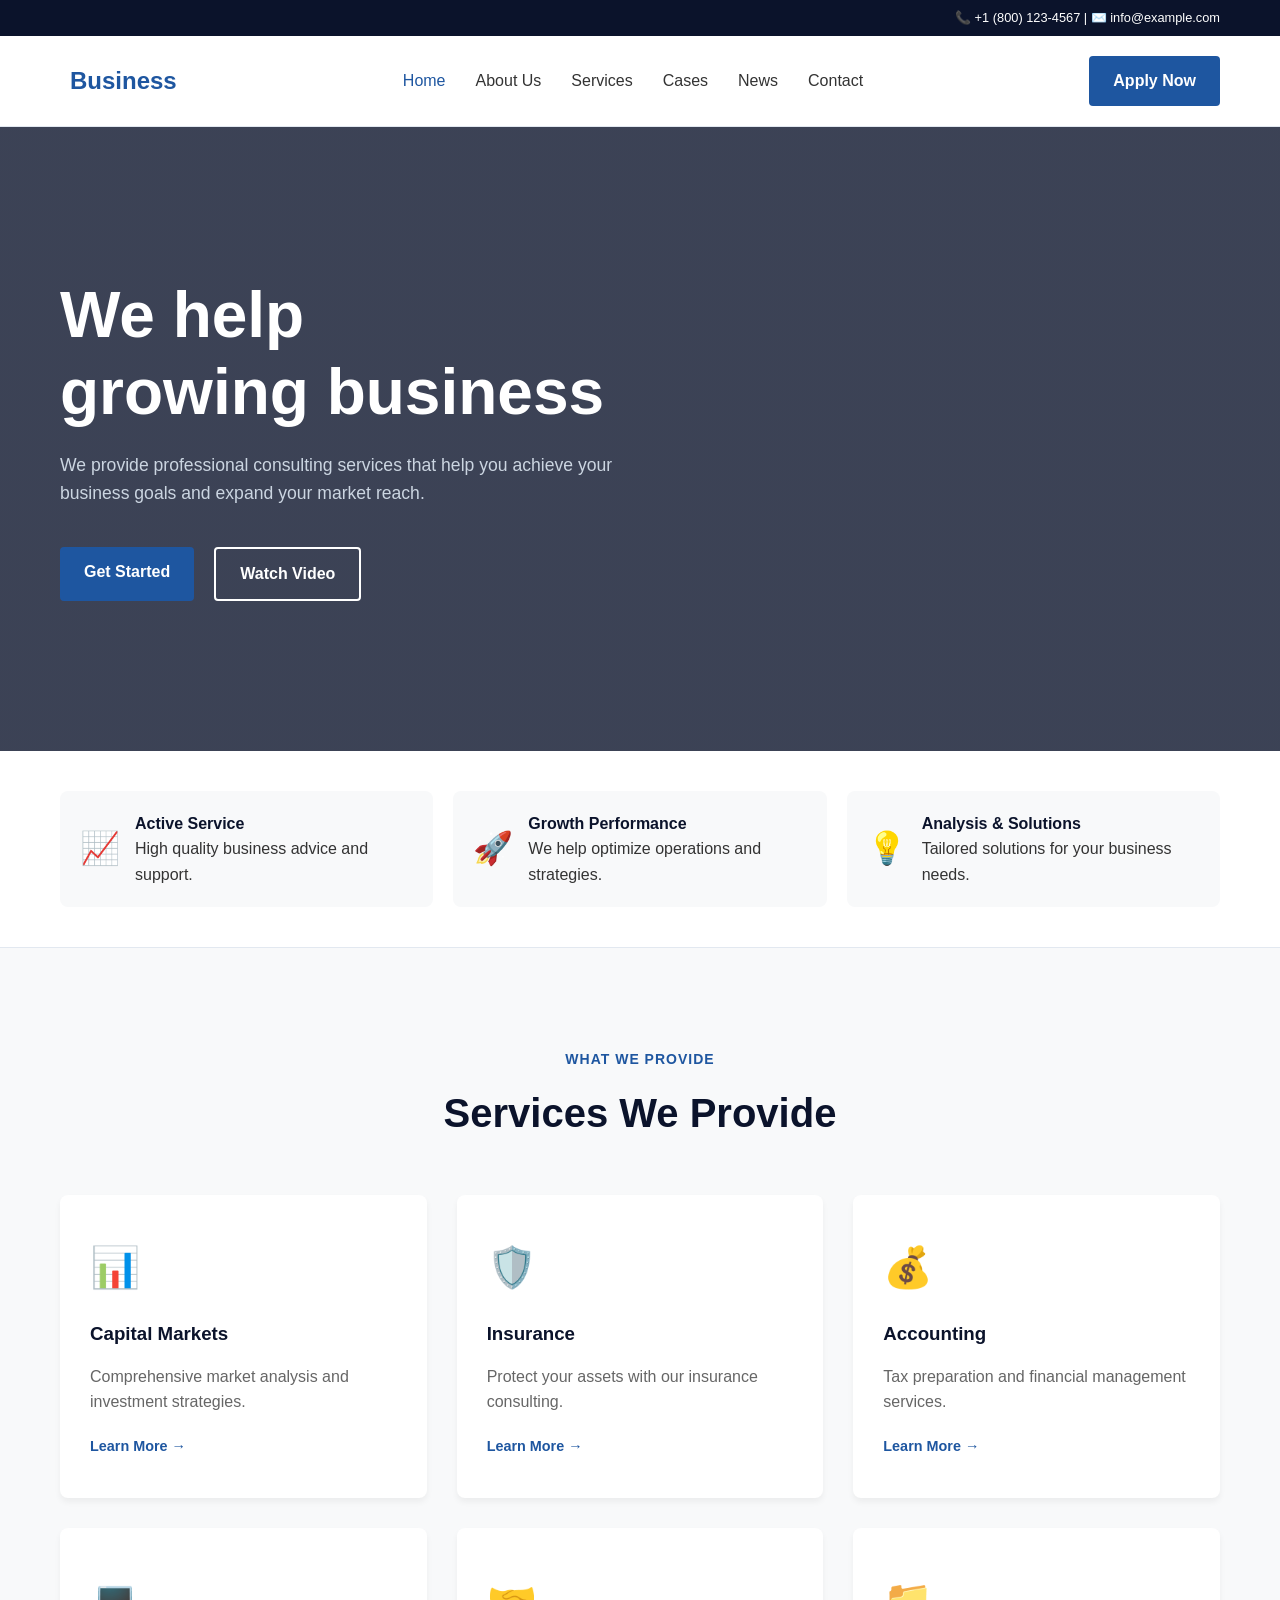
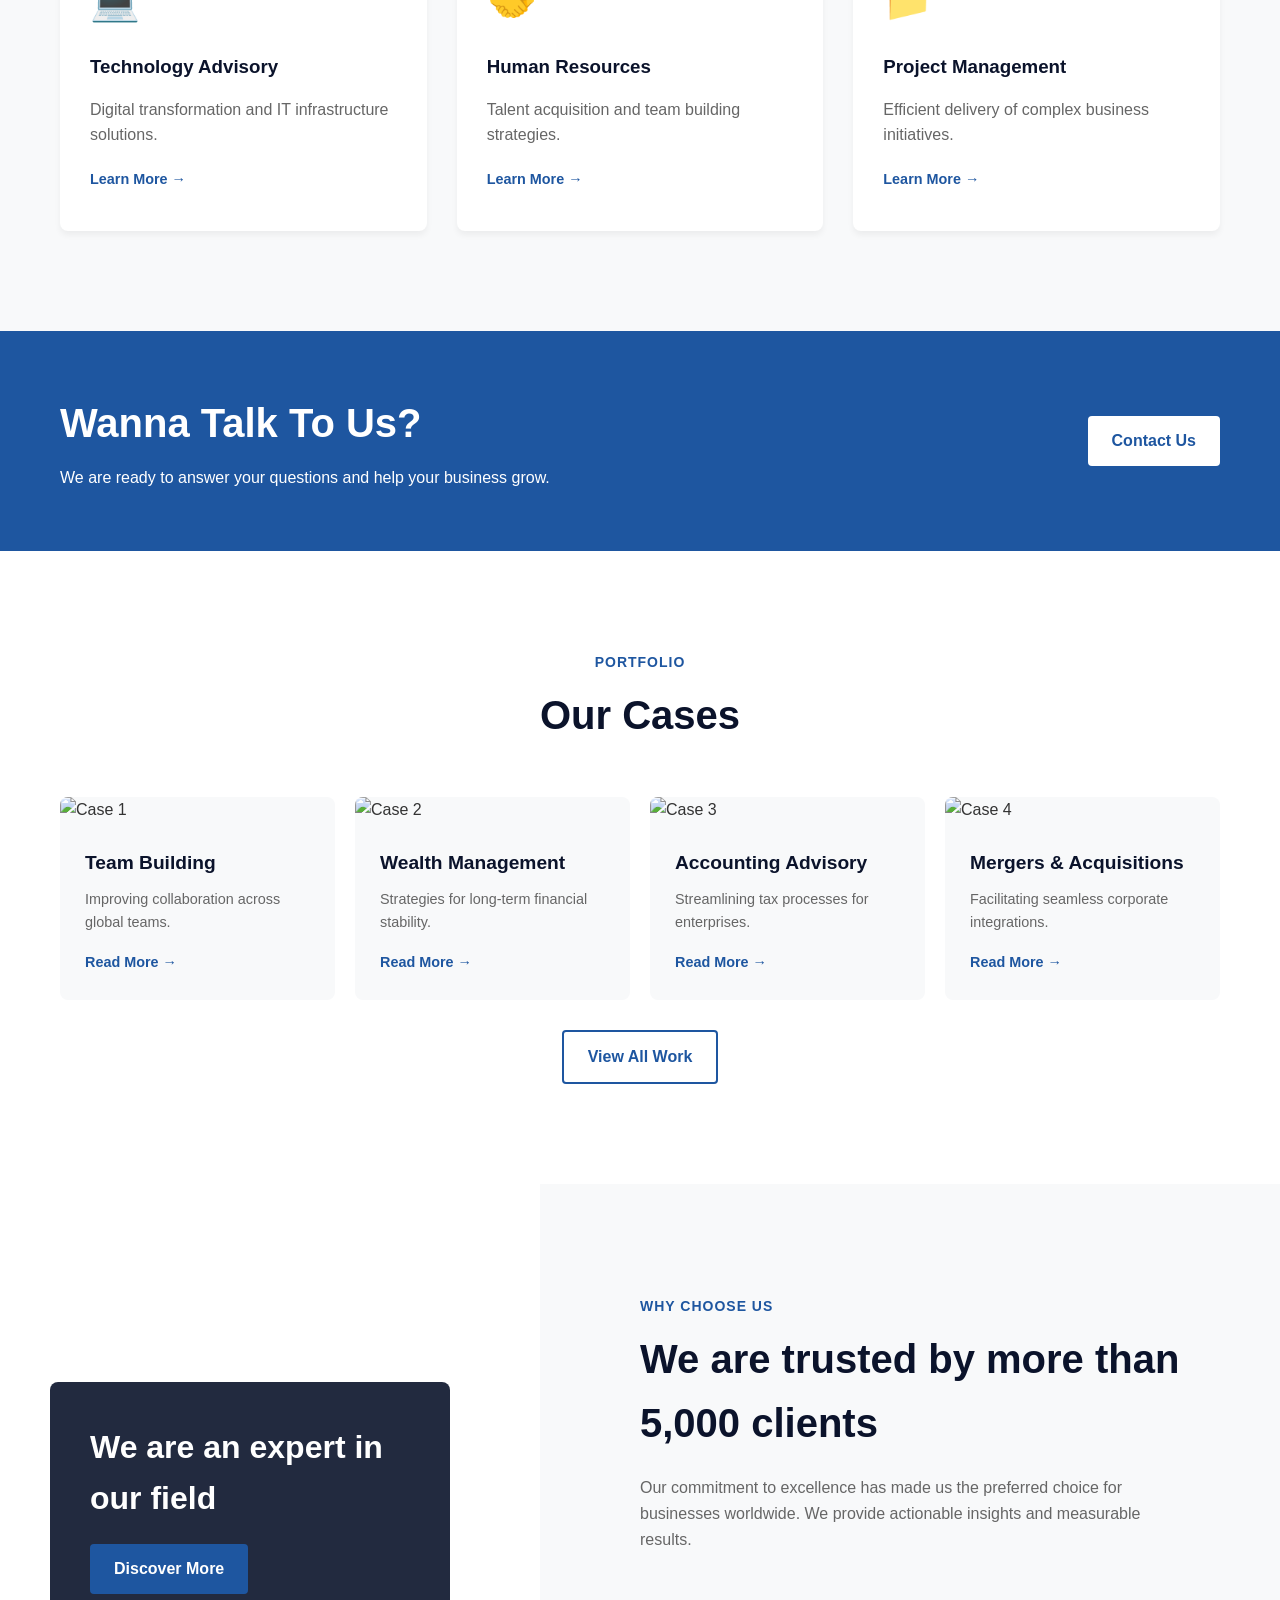
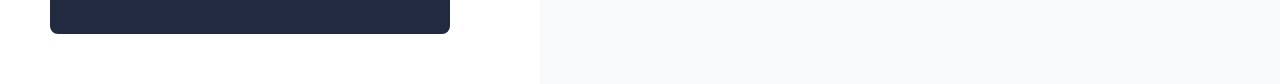
==== index.html @ 3219d271 "Add files via upload" ====
<!DOCTYPE html>
<html lang="en">
<head>
    <meta charset="UTF-8">
    <meta name="viewport" content="width=device-width, initial-scale=1.0">
    <title>Business Consulting</title>
    <link rel="stylesheet" href="style.css">
</head>
<body>

    <header>
        <div class="top-bar">
            <div class="container">
                <p>📞 +1 (800) 123-4567 | ✉️ info@example.com</p>
            </div>
        </div>
        <nav class="navbar container">
            <div class="logo">
                <span class="logo-icon"></span>
                <strong>Business</strong>
            </div>
            <ul class="nav-links">
                <li><a href="#" class="active">Home</a></li>
                <li><a href="#">About Us</a></li>
                <li><a href="#">Services</a></li>
                <li><a href="#">Cases</a></li>
                <li><a href="#">News</a></li>
                <li><a href="#">Contact</a></li>
            </ul>
            <a href="./apply now.html" class="btn btn-primary">Apply Now</a>
        </nav>
    </header>

    <section class="hero">
        <div class="container hero-content">
            <h1>We help<br>growing business</h1>
            <p>We provide professional consulting services that help you achieve your business goals and expand your market reach.</p>
            <div class="hero-buttons">
                <a href="#" class="btn btn-primary">Get Started</a>
                <a href="#" class="btn btn-outline-light">Watch Video</a>
            </div>
        </div>
    </section>

    <section class="features">
        <div class="container features-grid">
            <div class="feature-card">
                <div class="icon">📈</div>
                <div>
                    <h4>Active Service</h4>
                    <p>High quality business advice and support.</p>
                </div>
            </div>
            <div class="feature-card">
                <div class="icon">🚀</div>
                <div>
                    <h4>Growth Performance</h4>
                    <p>We help optimize operations and strategies.</p>
                </div>
            </div>
            <div class="feature-card">
                <div class="icon">💡</div>
                <div>
                    <h4>Analysis & Solutions</h4>
                    <p>Tailored solutions for your business needs.</p>
                </div>
            </div>
        </div>
    </section>

    <section class="services">
        <div class="container text-center">
            <span class="section-subtitle">WHAT WE PROVIDE</span>
            <h2>Services We Provide</h2>
            
            <div class="services-grid">
                <div class="service-card">
                    <div class="icon">📊</div>
                    <h3>Capital Markets</h3>
                    <p>Comprehensive market analysis and investment strategies.</p>
                    <a href="#" class="read-more">Learn More &rarr;</a>
                </div>
                <div class="service-card">
                    <div class="icon">🛡️</div>
                    <h3>Insurance</h3>
                    <p>Protect your assets with our insurance consulting.</p>
                    <a href="#" class="read-more">Learn More &rarr;</a>
                </div>
                <div class="service-card">
                    <div class="icon">💰</div>
                    <h3>Accounting</h3>
                    <p>Tax preparation and financial management services.</p>
                    <a href="#" class="read-more">Learn More &rarr;</a>
                </div>
                <div class="service-card">
                    <div class="icon">💻</div>
                    <h3>Technology Advisory</h3>
                    <p>Digital transformation and IT infrastructure solutions.</p>
                    <a href="#" class="read-more">Learn More &rarr;</a>
                </div>
                <div class="service-card">
                    <div class="icon">🤝</div>
                    <h3>Human Resources</h3>
                    <p>Talent acquisition and team building strategies.</p>
                    <a href="#" class="read-more">Learn More &rarr;</a>
                </div>
                <div class="service-card">
                    <div class="icon">📁</div>
                    <h3>Project Management</h3>
                    <p>Efficient delivery of complex business initiatives.</p>
                    <a href="#" class="read-more">Learn More &rarr;</a>
                </div>
            </div>
        </div>
    </section>

    <section class="cta-banner">
        <div class="container cta-flex">
            <div>
                <h2>Wanna Talk To Us?</h2>
                <p>We are ready to answer your questions and help your business grow.</p>
            </div>
            <a href="#" class="btn btn-light">Contact Us</a>
        </div>
    </section>

    <section class="cases">
        <div class="container text-center">
            <span class="section-subtitle">PORTFOLIO</span>
            <h2>Our Cases</h2>
            
            <div class="cases-grid">
                <div class="case-card">
                    <img src="https://placehold.co/400x250" alt="Case 1">
                    <div class="case-content">
                        <h3>Team Building</h3>
                        <p>Improving collaboration across global teams.</p>
                        <a href="#" class="read-more">Read More &rarr;</a>
                    </div>
                </div>
                <div class="case-card">
                    <img src="https://placehold.co/400x250" alt="Case 2">
                    <div class="case-content">
                        <h3>Wealth Management</h3>
                        <p>Strategies for long-term financial stability.</p>
                        <a href="#" class="read-more">Read More &rarr;</a>
                    </div>
                </div>
                <div class="case-card">
                    <img src="https://placehold.co/400x250" alt="Case 3">
                    <div class="case-content">
                        <h3>Accounting Advisory</h3>
                        <p>Streamlining tax processes for enterprises.</p>
                        <a href="#" class="read-more">Read More &rarr;</a>
                    </div>
                </div>
                <div class="case-card">
                    <img src="https://placehold.co/400x250" alt="Case 4">
                    <div class="case-content">
                        <h3>Mergers & Acquisitions</h3>
                        <p>Facilitating seamless corporate integrations.</p>
                        <a href="#" class="read-more">Read More &rarr;</a>
                    </div>
                </div>
            </div>
            <a href="#" class="btn btn-outline-primary" style="margin-top: 30px;">View All Work</a>
        </div>
    </section>

    <section class="expert">
        <div class="expert-image">
            <div class="expert-overlay">
                <h2>We are an expert in our field</h2>
                <a href="#" class="btn btn-primary">Discover More</a>
            </div>
        </div>
        <div class="expert-text">
            <span class="section-subtitle">WHY CHOOSE US</span>
            <h2>We are trusted by more than 5,000 clients</h2>
            <p>Our commitment to excellence has made us the preferred choice for businesses worldwide. We provide actionable insights and measurable results.</p>
---- style.css ----
/* --- Variables & Reset --- */
:root {
    --primary: #1e56a0; /* Deep blue from design */
    --primary-light: #2c73d2;
    --dark-bg: #0b132b;
    --text-main: #333333;
    --text-muted: #666666;
    --bg-light: #f8f9fa;
    --white: #ffffff;
    --border: #e2e8f0;
}

* {
    margin: 0;
    padding: 0;
    box-sizing: border-box;
    font-family: 'Inter', Arial, sans-serif;
}

body {
    color: var(--text-main);
    line-height: 1.6;
    background-color: var(--white);
}

a { text-decoration: none; }
ul { list-style: none; }

/* --- Layout Utilities --- */
.container {
    max-width: 1200px;
    margin: 0 auto;
    padding: 0 20px;
}
.text-center { text-align: center; }

/* --- Typography & Elements --- */
h1, h2, h3, h4 { color: var(--dark-bg); font-weight: 700; }
h2 { font-size: 2.5rem; margin-bottom: 20px; }
.section-subtitle {
    color: var(--primary);
    font-size: 0.875rem;
    font-weight: 600;
    letter-spacing: 1px;
    text-transform: uppercase;
    display: block;
    margin-bottom: 10px;
}
.read-more {
    color: var(--primary);
    font-weight: 600;
    font-size: 0.9rem;
    margin-top: auto;
    display: inline-block;
}

/* --- Buttons --- */
.btn {
    display: inline-block;
    padding: 12px 24px;
    border-radius: 4px;
    font-weight: 600;
    cursor: pointer;
    transition: 0.3s ease;
}
.btn-primary {
    background-color: var(--primary);
    color: var(--white);
    border: none;
}
.btn-primary:hover { background-color: var(--primary-light); }

.btn-outline-primary {
    background-color: transparent;
    color: var(--primary);
    border: 2px solid var(--primary);
}
.btn-outline-light {
    background-color: transparent;
    color: var(--white);
    border: 2px solid var(--white);
}
.btn-light {
    background-color: var(--white);
    color: var(--primary);
}

/* --- Header & Navigation --- */
header {
    background: var(--white);
    border-bottom: 1px solid var(--border);
}
.top-bar {
    background: var(--dark-bg);
    color: var(--white);
    font-size: 0.8rem;
    padding: 8px 0;
    text-align: right;
}
.navbar {
    display: flex;
    justify-content: space-between;
    align-items: center;
    padding: 20px;
}
.logo { display: flex; align-items: center; gap: 10px; font-size: 1.5rem; color: var(--primary); }
.nav-links { display: flex; gap: 30px; }
.nav-links a { color: var(--text-main); font-weight: 500; }
.nav-links a.active, .nav-links a:hover { color: var(--primary); }

/* --- Hero Section --- */
.hero {
    background: linear-gradient(rgba(11, 19, 43, 0.8), rgba(11, 19, 43, 0.8)), url('https://placehold.co/1920x800') center/cover;
    color: var(--white);
    padding: 150px 0;
    text-align: left;
}
.hero h1 { color: var(--white); font-size: 4rem; margin-bottom: 20px; line-height: 1.2; }
.hero p { font-size: 1.1rem; max-width: 600px; margin-bottom: 40px; color: #cbd5e1; }
.hero-buttons { display: flex; gap: 20px; }

/* --- Features Info Bar --- */
.features {
    background: var(--white);
    padding: 40px 0;
    border-bottom: 1px solid var(--border);
}
.features-grid {
    display: grid;
    grid-template-columns: repeat(3, 1fr);
    gap: 20px;
}
.feature-card {
    display: flex;
    align-items: center;
    gap: 15px;
    padding: 20px;
    background: var(--bg-light);
    border-radius: 8px;
}
.feature-card .icon { font-size: 2rem; color: var(--primary); }

/* --- Services Section --- */
.services { padding: 100px 0; background: var(--bg-light); }
.services-grid {
    display: grid;
    grid-template-columns: repeat(3, 1fr);
    gap: 30px;
    margin-top: 50px;
    text-align: left;
}
.service-card {
    background: var(--white);
    padding: 40px 30px;
    border-radius: 8px;
    box-shadow: 0 4px 6px rgba(0,0,0,0.05);
    display: flex;
    flex-direction: column;
}
.service-card .icon { font-size: 2.5rem; margin-bottom: 20px; color: var(--primary); }
.service-card h3 { margin-bottom: 15px; }
.service-card p { color: var(--text-muted); margin-bottom: 20px; }

/* --- CTA Banner --- */
.cta-banner { background: var(--primary); color: var(--white); padding: 60px 0; }
.cta-banner h2 { color: var(--white); margin-bottom: 10px; }
.cta-flex {
    display: flex;
    justify-content: space-between;
    align-items: center;
}

/* --- Portfolio / Cases --- */
.cases { padding: 100px 0; background: var(--white); }
.cases-grid {
    display: grid;
    grid-template-columns: repeat(4, 1fr);
    gap: 20px;
    margin-top: 50px;
    text-align: left;
}
.case-card {
    background: var(--bg-light);
    border-radius: 8px;
    overflow: hidden;
}
.case-card img { width: 100%; height: auto; display: block; }
.case-content { padding: 25px; }
.case-content h3 { font-size: 1.2rem; margin-bottom: 10px; }
.case-content p { color: var(--text-muted); font-size: 0.9rem; margin-bottom: 15px; }

/* --- Expert Split Section --- */
.expert { display: flex; }
.expert-image {
    flex: 1;
    background: url('https://placehold.co/800x600') center/cover;
    position: relative;
    min-height: 500px;
}
.expert-overlay {
    position: absolute;
    bottom: 50px;
    left: 50px;
    background: rgba(11, 19, 43, 0.9);
    color: var(--white);
    padding: 40px;
    border-radius: 8px;
    max-width: 400px;
}
.expert-overlay h2 { color: var(--white); margin-bottom: 20px; font-size: 2rem; }
.expert-text {
    flex: 1;
    padding: 100px;
    background: var(--bg-light);
    display: flex;
    flex-direction: column;
    justify-content: center;
    align-items: flex-start;
}
.expert-text p { color: var(--text-muted); margin-bottom: 20px; }

/* --- Footer --- */
footer { background: var(--dark-bg); color: var(--white); padding-top: 80px; }
.footer-grid {
    display: grid;
    grid-template-columns: 2fr 1fr 1fr;
    gap: 40px;
    padding-bottom: 40px;
    border-bottom: 1px solid rgba(255,255,255,0.1);
}
footer h4 { color: var(--white); margin-bottom: 20px; }
footer p, footer a { color: #94a3b8; font-size: 0.9rem; }
footer a:hover { color: var(--primary-light); }
.footer-links ul li { margin-bottom: 10px; }
.footer-bottom { padding: 20px 0; font-size: 0.8rem; color: #64748b; }

/* --- Responsive Adjustments --- */
@media (max-width: 992px) {
    .features-grid, .services-grid, .cases-grid { grid-template-columns: repeat(2, 1fr); }
    .expert { flex-direction: column; }
    .expert-text { padding: 50px 20px; }
    .footer-grid { grid-template-columns: 1fr; }
}

@media (max-width: 768px) {
    .hero h1 { font-size: 2.5rem; }
    .nav-links, .top-bar { display: none; /* Add hamburger menu logic for mobile */ }
    .features-grid, .services-grid, .cases-grid { grid-template-columns: 1fr; }
    .cta-flex { flex-direction: column; text-align: center; gap: 20px; }
}
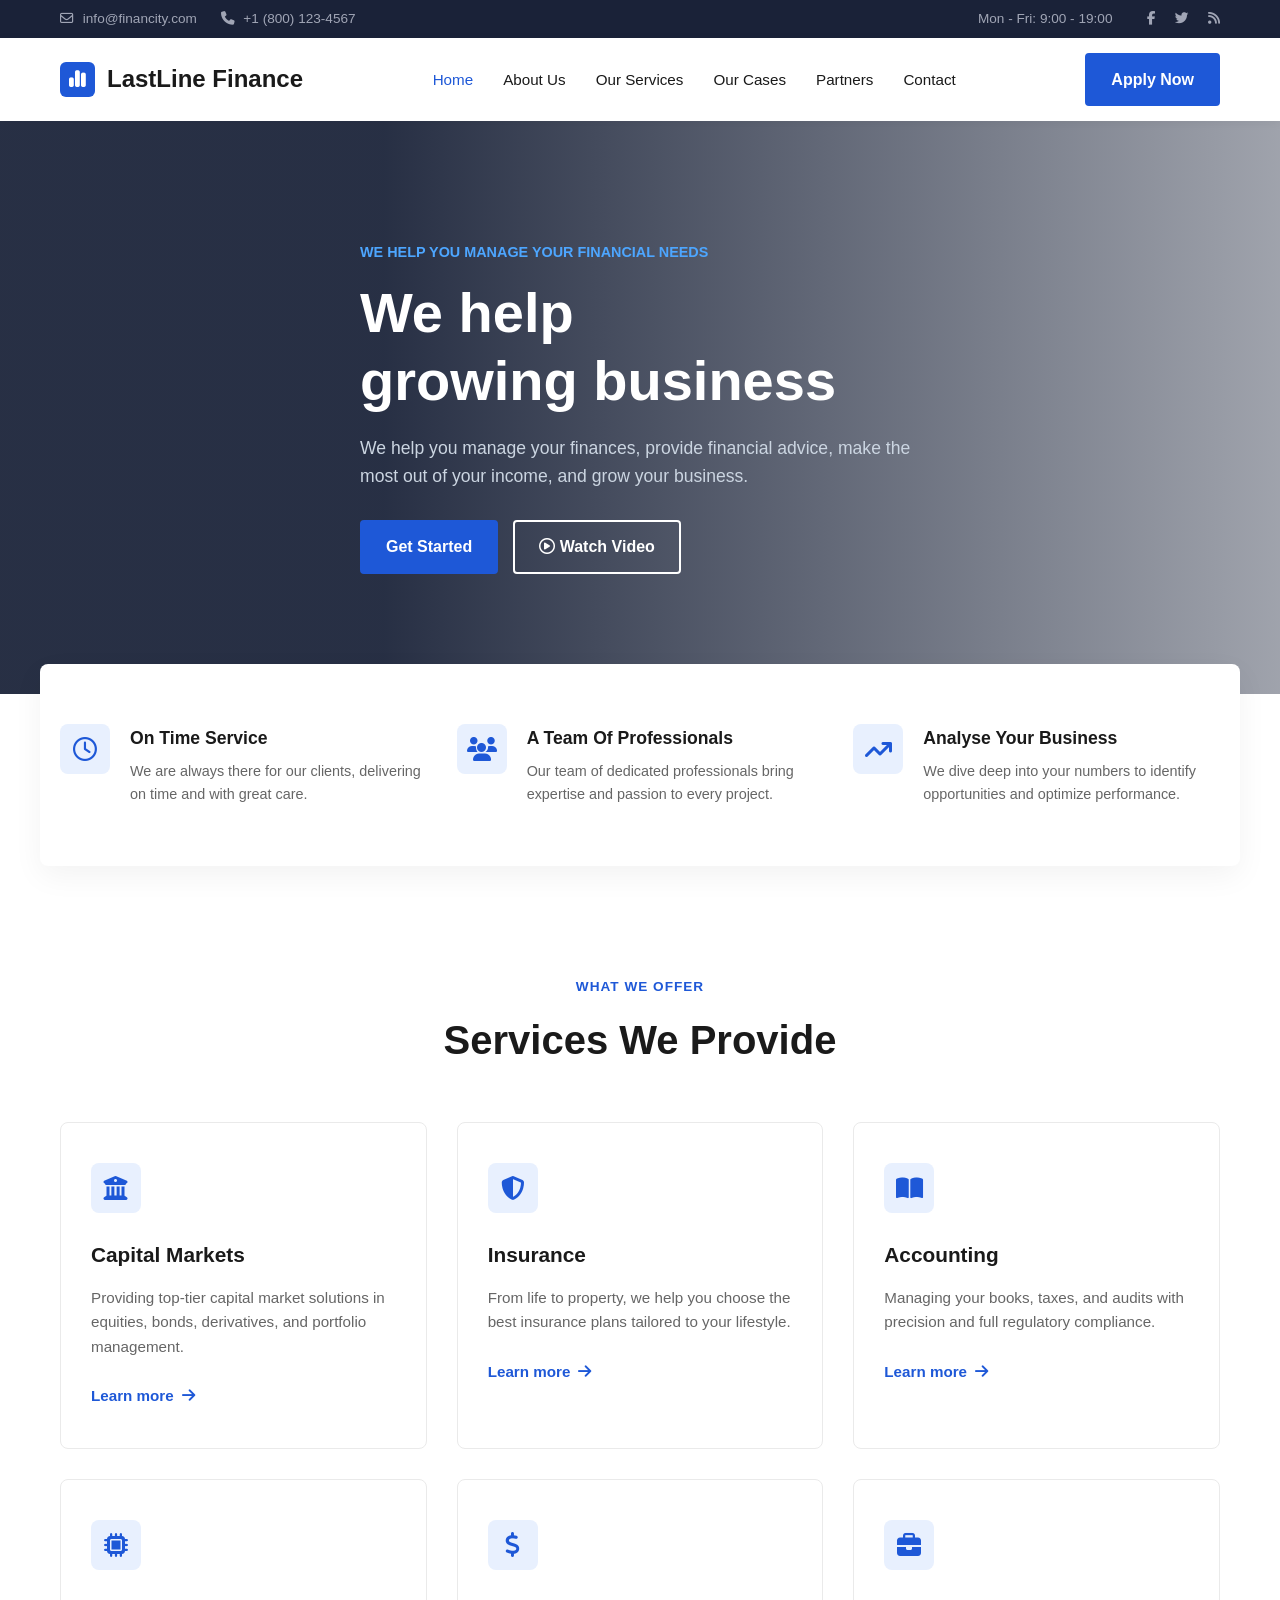
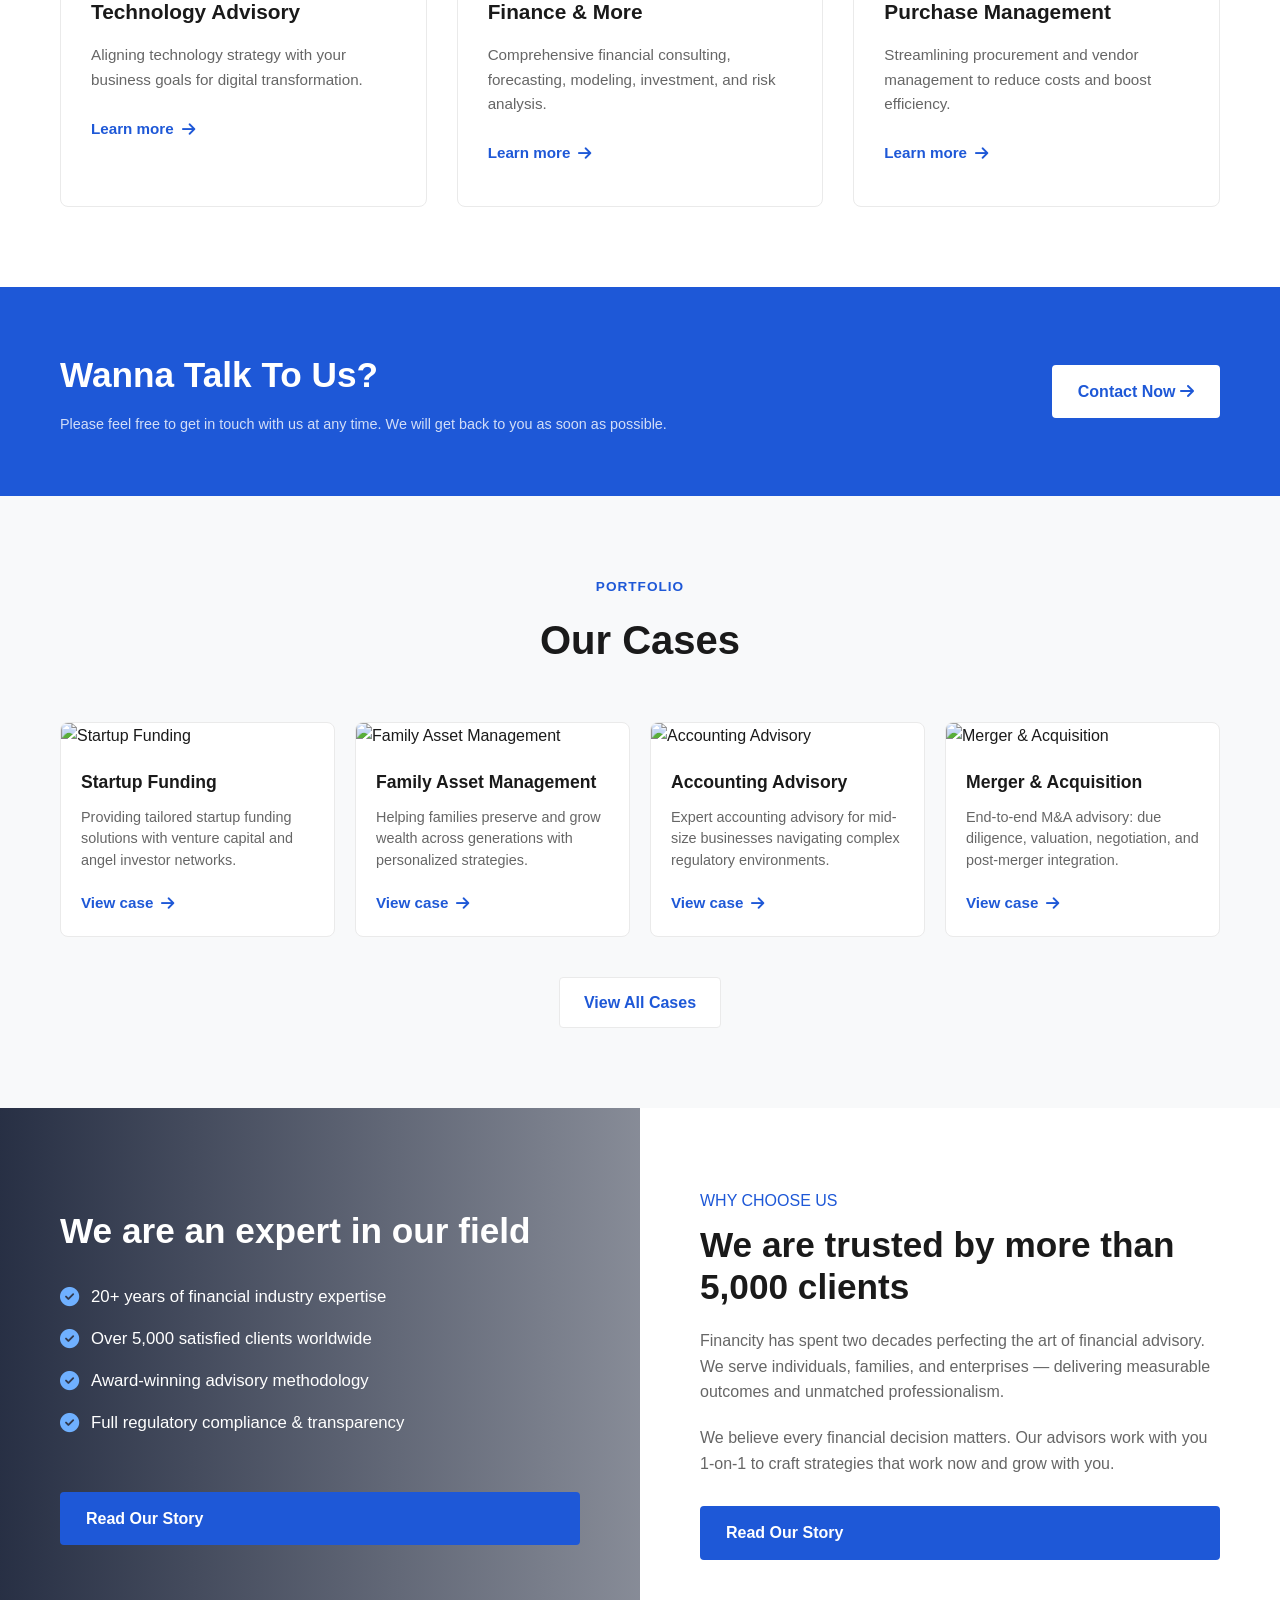
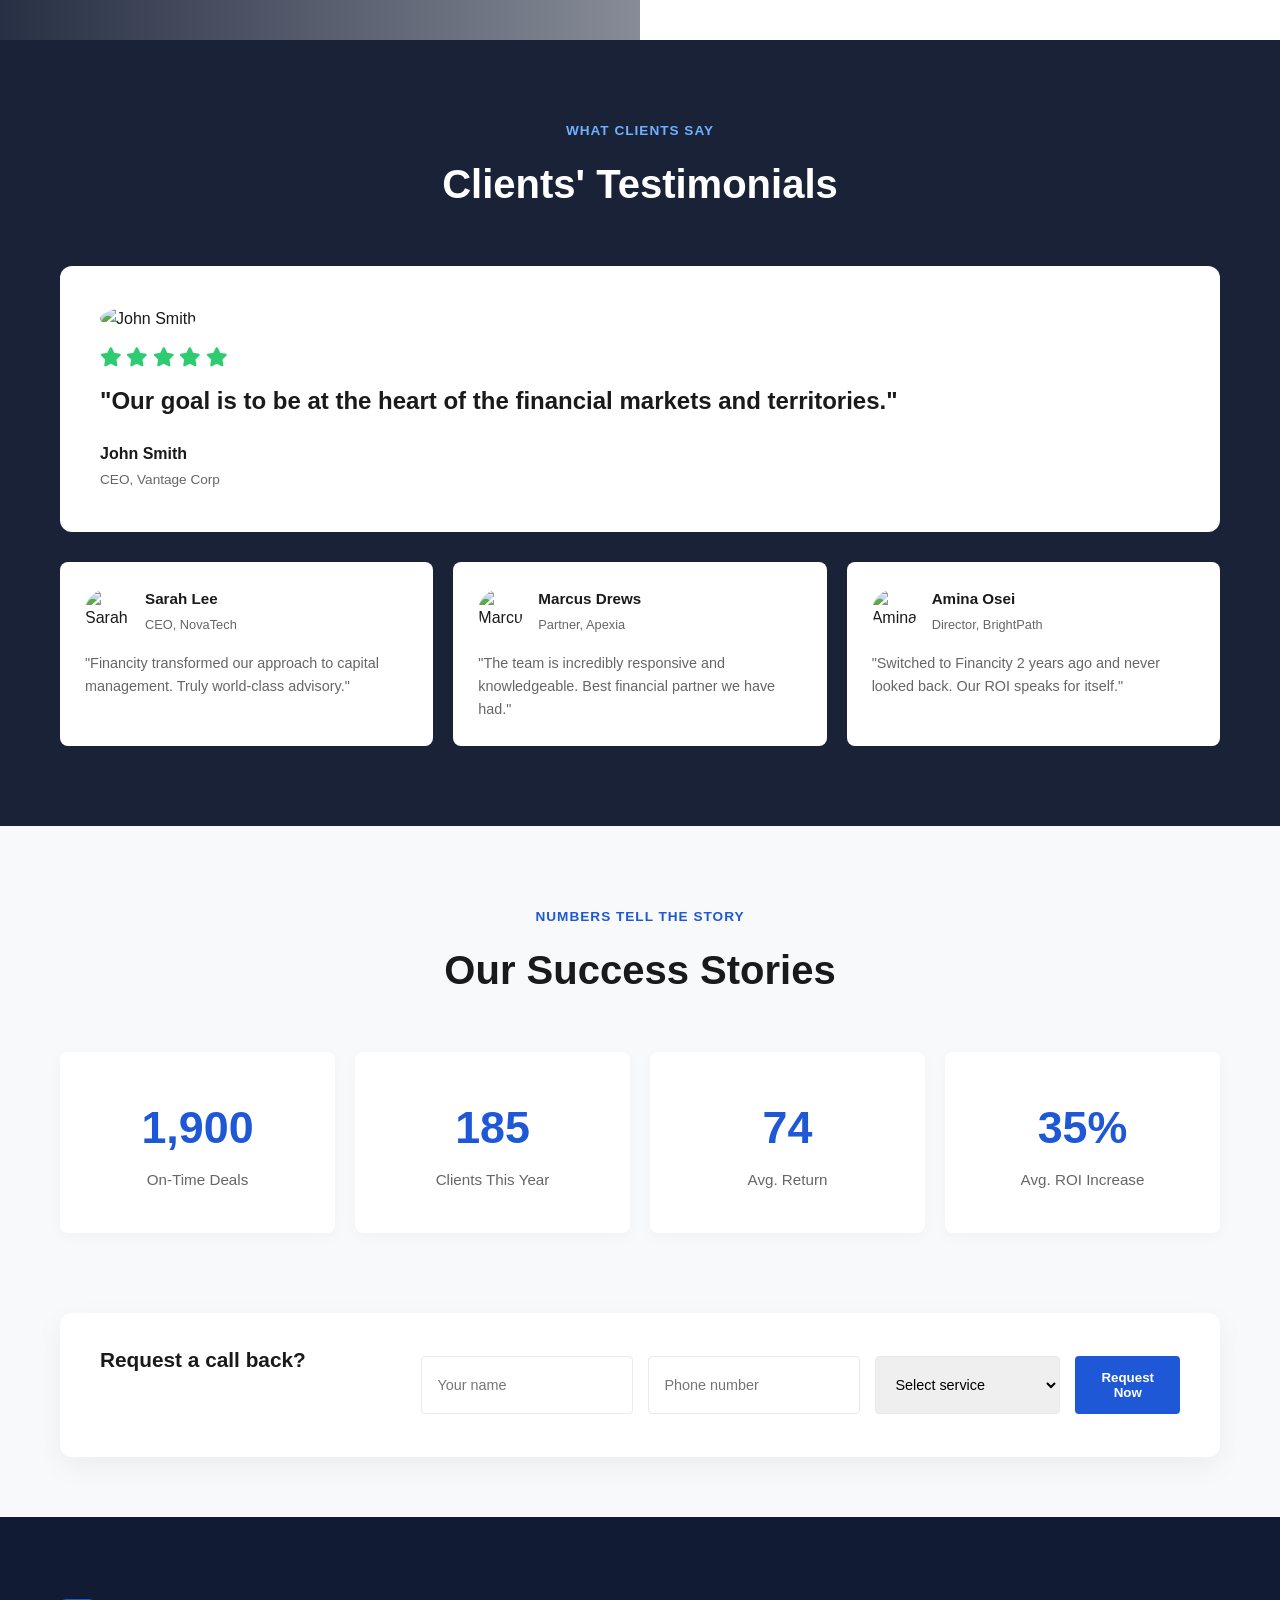
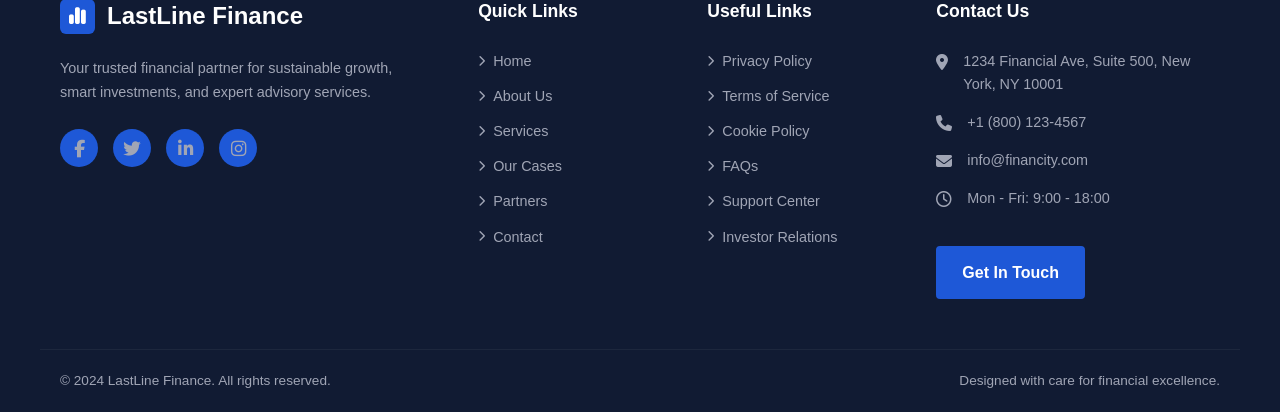
==== commit 230f80c4: "Add files via upload Website" ====
--- a/index.html
+++ b/index.html
@@ -3,178 +3,399 @@
 <head>
     <meta charset="UTF-8">
     <meta name="viewport" content="width=device-width, initial-scale=1.0">
-    <title>Business Consulting</title>
-    <link rel="stylesheet" href="style.css">
+    <title>LastLine Finance</title>
+    <link rel="icon" type="image/png" href="icon.ico">
+    <link rel="stylesheet" href="https://cdnjs.cloudflare.com/ajax/libs/font-awesome/6.4.0/css/all.min.css">
+    <link rel="stylesheet" href="./style.css">
+    <style>
+        @import url('https://fonts.googleapis.com/css2?family=Inter:wght@400;500;600;700&display=swap');
+        body { font-family: 'Inter', sans-serif; }
+        .form-section-header { background-color: #e23d32; color: white; padding: 12px 16px; font-weight: 600; font-size: 1.125rem; margin-bottom: 16px; }
+        .input-field { width: 100%; border: 1px solid #d1d5db; padding: 10px 12px; font-size: 0.875rem; color: #6b7280; outline: none; }
+        .input-field:focus { border-color: #e23d32; }
+    </style>
 </head>
+
+
 <body>
 
-    <header>
-        <div class="top-bar">
-            <div class="container">
-                <p>📞 +1 (800) 123-4567 | ✉️ info@example.com</p>
-            </div>
-        </div>
-        <nav class="navbar container">
+ <div id="loader"></div>
+
+     <div class="top-bar">
+        <div class="container top-bar-content">
+            <div class="contact-info">
+                <span><i class="fa-regular fa-envelope"></i> info@financity.com</span>
+                <span><i class="fa-solid fa-phone"></i> +1 (800) 123-4567</span>
+            </div>
+            <div class="social-hours">
+                <span>Mon - Fri: 9:00 - 19:00</span>
+                <div class="social-icons">
+                    <a href="#"><i class="fa-brands fa-facebook-f"></i></a>
+                    <a href="#"><i class="fa-brands fa-twitter"></i></a>
+                    <a href="#"><i class="fa-solid fa-rss"></i></a>
+                </div>
+            </div>
+        </div>
+    </div>
+
+    <header id="main-header">
+        <div class="container nav-container">
             <div class="logo">
-                <span class="logo-icon"></span>
-                <strong>Business</strong>
-            </div>
-            <ul class="nav-links">
-                <li><a href="#" class="active">Home</a></li>
-                <li><a href="#">About Us</a></li>
-                <li><a href="#">Services</a></li>
-                <li><a href="#">Cases</a></li>
-                <li><a href="#">News</a></li>
-                <li><a href="#">Contact</a></li>
-            </ul>
-            <a href="./apply now.html" class="btn btn-primary">Apply Now</a>
-        </nav>
+                <div class="logo-icon"><i class="fa-solid fa-chart-simple"></i></div>
+                <span>LastLine Finance</span>
+            </div>
+
+            <div class="menu-toggle" id="mobile-menu">
+                <i class="fa-solid fa-bars"></i>
+            </div>
+
+            <nav>
+                <ul class="nav-links" id="nav-links">
+                    <li><a href="./index.html" class="active">Home</a></li>
+                    <li><a href="./About Us.html">About Us</a></li>
+                    <li><a href="./Our Services.html">Our Services</a></li>
+                    <li><a href="./Our Cases.html">Our Cases</a></li>
+                    <li><a href="./Partners.html">Partners</a></li>
+                    <li><a href="./contract.html">Contact</a></li>
+                </ul>
+            </nav>
+            <a href="./apply now.html" class="btn btn-primary desktop-only"> Apply Now</a>
+        </div>
     </header>
 
     <section class="hero">
         <div class="container hero-content">
+            <p class="subtitle">We help you manage your financial needs</p>
             <h1>We help<br>growing business</h1>
-            <p>We provide professional consulting services that help you achieve your business goals and expand your market reach.</p>
+            <p class="description">We help you manage your finances, provide financial advice, make the most out of your income, and grow your business.</p>
             <div class="hero-buttons">
-                <a href="#" class="btn btn-primary">Get Started</a>
-                <a href="#" class="btn btn-outline-light">Watch Video</a>
-            </div>
-        </div>
-    </section>
-
-    <section class="features">
-        <div class="container features-grid">
-            <div class="feature-card">
-                <div class="icon">📈</div>
-                <div>
-                    <h4>Active Service</h4>
-                    <p>High quality business advice and support.</p>
-                </div>
-            </div>
-            <div class="feature-card">
-                <div class="icon">🚀</div>
-                <div>
-                    <h4>Growth Performance</h4>
-                    <p>We help optimize operations and strategies.</p>
-                </div>
-            </div>
-            <div class="feature-card">
-                <div class="icon">💡</div>
-                <div>
-                    <h4>Analysis & Solutions</h4>
-                    <p>Tailored solutions for your business needs.</p>
-                </div>
-            </div>
-        </div>
-    </section>
-
-    <section class="services">
-        <div class="container text-center">
-            <span class="section-subtitle">WHAT WE PROVIDE</span>
-            <h2>Services We Provide</h2>
+                <a href="./apply now.html" class="btn btn-primary">Get Started</a>
+                <a href="#" class="btn btn-outline"><i class="fa-regular fa-circle-play"></i> Watch Video</a>
+            </div>
+        </div>
+    </section>
+
+    <section class="features container">
+        <div class="feature-box">
+            <div class="icon-wrapper"><i class="fa-regular fa-clock"></i></div>
+            <div class="feature-text ">
+                <h3>On Time Service</h3>
+                <p>We are always there for our clients, delivering on time and with great care.</p>
+            </div>
+        </div>
+        <div class="feature-box">
+            <div class="icon-wrapper"><i class="fa-solid fa-users"></i></div>
+            <div class="feature-text">
+                <h3>A Team Of Professionals</h3>
+                <p>Our team of dedicated professionals bring expertise and passion to every project.</p>
+            </div>
+        </div>
+        <div class="feature-box">
+            <div class="icon-wrapper"><i class="fa-solid fa-arrow-trend-up"></i></div>
+            <div class="feature-text ">
+                <h3>Analyse Your Business</h3>
+                <p>We dive deep into your numbers to identify opportunities and optimize performance.</p>
+            </div>
+        </div>
+    </section>
+
+    <section class="services section-padding">
+        <div class="container">
+            <div class="section-header text-center fadeup">
+                <p class="subtitle text-blue">WHAT WE OFFER</p>
+                <h2>Services We Provide</h2>
+            </div>
             
             <div class="services-grid">
-                <div class="service-card">
-                    <div class="icon">📊</div>
+                <div class="service-card fadeup">
+                    <div class="icon-wrapper"><i class="fa-solid fa-building-columns"></i></div>
                     <h3>Capital Markets</h3>
-                    <p>Comprehensive market analysis and investment strategies.</p>
-                    <a href="#" class="read-more">Learn More &rarr;</a>
-                </div>
-                <div class="service-card">
-                    <div class="icon">🛡️</div>
+                    <p>Providing top-tier capital market solutions in equities, bonds, derivatives, and portfolio management.</p>
+                    <a href="#" class="learn-more">Learn more <i class="fa-solid fa-arrow-right"></i></a>
+                </div>
+                <div class="service-card fadeup">
+                    <div class="icon-wrapper"><i class="fa-solid fa-shield-halved"></i></div>
                     <h3>Insurance</h3>
-                    <p>Protect your assets with our insurance consulting.</p>
-                    <a href="#" class="read-more">Learn More &rarr;</a>
-                </div>
-                <div class="service-card">
-                    <div class="icon">💰</div>
+                    <p>From life to property, we help you choose the best insurance plans tailored to your lifestyle.</p>
+                    <a href="#" class="learn-more">Learn more <i class="fa-solid fa-arrow-right"></i></a>
+                </div>
+                <div class="service-card fadeup">
+                    <div class="icon-wrapper"><i class="fa-solid fa-book-open"></i></div>
                     <h3>Accounting</h3>
-                    <p>Tax preparation and financial management services.</p>
-                    <a href="#" class="read-more">Learn More &rarr;</a>
-                </div>
-                <div class="service-card">
-                    <div class="icon">💻</div>
+                    <p>Managing your books, taxes, and audits with precision and full regulatory compliance.</p>
+                    <a href="#" class="learn-more">Learn more <i class="fa-solid fa-arrow-right"></i></a>
+                </div>
+                <div class="service-card fadeup">
+                    <div class="icon-wrapper"><i class="fa-solid fa-microchip"></i></div>
                     <h3>Technology Advisory</h3>
-                    <p>Digital transformation and IT infrastructure solutions.</p>
-                    <a href="#" class="read-more">Learn More &rarr;</a>
-                </div>
-                <div class="service-card">
-                    <div class="icon">🤝</div>
-                    <h3>Human Resources</h3>
-                    <p>Talent acquisition and team building strategies.</p>
-                    <a href="#" class="read-more">Learn More &rarr;</a>
-                </div>
-                <div class="service-card">
-                    <div class="icon">📁</div>
-                    <h3>Project Management</h3>
-                    <p>Efficient delivery of complex business initiatives.</p>
-                    <a href="#" class="read-more">Learn More &rarr;</a>
-                </div>
-            </div>
-        </div>
-    </section>
-
-    <section class="cta-banner">
-        <div class="container cta-flex">
-            <div>
+                    <p>Aligning technology strategy with your business goals for digital transformation.</p>
+                    <a href="#" class="learn-more">Learn more <i class="fa-solid fa-arrow-right"></i></a>
+                </div>
+                <div class="service-card fadeup">
+                    <div class="icon-wrapper"><i class="fa-solid fa-dollar-sign"></i></div>
+                    <h3>Finance & More</h3>
+                    <p>Comprehensive financial consulting, forecasting, modeling, investment, and risk analysis.</p>
+                    <a href="#" class="learn-more">Learn more <i class="fa-solid fa-arrow-right"></i></a>
+                </div>
+                <div class="service-card fadeup">
+                    <div class="icon-wrapper"><i class="fa-solid fa-briefcase"></i></div>
+                    <h3>Purchase Management</h3>
+                    <p>Streamlining procurement and vendor management to reduce costs and boost efficiency.</p>
+                    <a href="#" class="learn-more">Learn more <i class="fa-solid fa-arrow-right"></i></a>
+                </div>
+            </div>
+        </div>
+    </section>
+
+    <section class="cta">
+        <div class="container cta-container">
+            <div class="cta-text">
                 <h2>Wanna Talk To Us?</h2>
-                <p>We are ready to answer your questions and help your business grow.</p>
-            </div>
-            <a href="#" class="btn btn-light">Contact Us</a>
-        </div>
-    </section>
-
-    <section class="cases">
-        <div class="container text-center">
-            <span class="section-subtitle">PORTFOLIO</span>
-            <h2>Our Cases</h2>
+                <p>Please feel free to get in touch with us at any time. We will get back to you as soon as possible.</p>
+            </div>
+            <a href="./contract.html" class="btn btn-white">Contact Now <i class="fa-solid fa-arrow-right"></i></a>
+        </div>
+    </section>
+
+    <section class="cases section-padding bg-light">
+        <div class="container">
+            <div class="section-header text-center fadeup">
+                <p class="subtitle text-blue">PORTFOLIO</p>
+                <h2>Our Cases</h2>
+            </div>
             
             <div class="cases-grid">
-                <div class="case-card">
-                    <img src="https://placehold.co/400x250" alt="Case 1">
+                <div class="case-card fadeup">
+                    <img src="https://images.unsplash.com/photo-1542744173-8e7e53415bb0?auto=format&fit=crop&q=80&w=400" alt="Startup Funding">
                     <div class="case-content">
-                        <h3>Team Building</h3>
-                        <p>Improving collaboration across global teams.</p>
-                        <a href="#" class="read-more">Read More &rarr;</a>
-                    </div>
-                </div>
-                <div class="case-card">
-                    <img src="https://placehold.co/400x250" alt="Case 2">
+                        <h3>Startup Funding</h3>
+                        <p>Providing tailored startup funding solutions with venture capital and angel investor networks.</p>
+                        <a href="./startup-funding.html" class="learn-more">View case <i class="fa-solid fa-arrow-right"></i></a>
+                    </div>
+                </div>
+                <div class="case-card fadeup">
+                    <img src="https://images.unsplash.com/photo-1573497019940-1c28c88b4f3e?auto=format&fit=crop&q=80&w=400" alt="Family Asset Management">
                     <div class="case-content">
-                        <h3>Wealth Management</h3>
-                        <p>Strategies for long-term financial stability.</p>
-                        <a href="#" class="read-more">Read More &rarr;</a>
-                    </div>
-                </div>
-                <div class="case-card">
-                    <img src="https://placehold.co/400x250" alt="Case 3">
+                        <h3>Family Asset Management</h3>
+                        <p>Helping families preserve and grow wealth across generations with personalized strategies.</p>
+                        <a href="./family-asset-management.html" class="learn-more">View case <i class="fa-solid fa-arrow-right"></i></a>
+                    </div>
+                </div>
+                <div class="case-card fadeup">
+                    <img src="https://images.unsplash.com/photo-1554224155-8d04cb21cd6c?auto=format&fit=crop&q=80&w=400" alt="Accounting Advisory">
                     <div class="case-content">
                         <h3>Accounting Advisory</h3>
-                        <p>Streamlining tax processes for enterprises.</p>
-                        <a href="#" class="read-more">Read More &rarr;</a>
-                    </div>
-                </div>
-                <div class="case-card">
-                    <img src="https://placehold.co/400x250" alt="Case 4">
+                        <p>Expert accounting advisory for mid-size businesses navigating complex regulatory environments.</p>
+                        <a href="#" class="learn-more">View case <i class="fa-solid fa-arrow-right"></i></a>
+                    </div>
+                </div>
+                <div class="case-card fadeup">
+                    <img src="https://images.unsplash.com/photo-1600880292203-757bb62b4baf?auto=format&fit=crop&q=80&w=400" alt="Merger & Acquisition">
                     <div class="case-content">
-                        <h3>Mergers & Acquisitions</h3>
-                        <p>Facilitating seamless corporate integrations.</p>
-                        <a href="#" class="read-more">Read More &rarr;</a>
-                    </div>
-                </div>
-            </div>
-            <a href="#" class="btn btn-outline-primary" style="margin-top: 30px;">View All Work</a>
-        </div>
-    </section>
-
-    <section class="expert">
-        <div class="expert-image">
-            <div class="expert-overlay">
+                        <h3>Merger & Acquisition</h3>
+                        <p>End-to-end M&A advisory: due diligence, valuation, negotiation, and post-merger integration.</p>
+                        <a href="#" class="learn-more">View case <i class="fa-solid fa-arrow-right"></i></a>
+                    </div>
+                </div>
+            </div>
+
+            <div class="text-center mt-40">
+                <a href="#" class="btn btn-outline-blue">View All Cases</a>
+            </div>
+        </div>
+    </section>
+
+    <section class="expertise-split">
+        <div class="expertise-left">
+            <div class="expertise-overlay">
                 <h2>We are an expert in our field</h2>
-                <a href="#" class="btn btn-primary">Discover More</a>
-            </div>
-        </div>
-        <div class="expert-text">
-            <span class="section-subtitle">WHY CHOOSE US</span>
+                <ul class="check-list">
+                    <li><i class="fa-solid fa-circle-check"></i> 20+ years of financial industry expertise</li>
+                    <li><i class="fa-solid fa-circle-check"></i> Over 5,000 satisfied clients worldwide</li>
+                    <li><i class="fa-solid fa-circle-check"></i> Award-winning advisory methodology</li>
+                    <li><i class="fa-solid fa-circle-check"></i> Full regulatory compliance & transparency</li>
+                </ul>
+                <a href="#" class="btn btn-primary mt-20">Read Our Story</a>
+            </div>
+        </div>
+        <div class="expertise-right">
+            <p class="subtitle text-blue">WHY CHOOSE US</p>
             <h2>We are trusted by more than 5,000 clients</h2>
-            <p>Our commitment to excellence has made us the preferred choice for businesses worldwide. We provide actionable insights and measurable results.</p>+            <p class="text-gray mt-20">Financity has spent two decades perfecting the art of financial advisory. We serve individuals, families, and enterprises — delivering measurable outcomes and unmatched professionalism.</p>
+            <p class="text-gray mt-20">We believe every financial decision matters. Our advisors work with you 1-on-1 to craft strategies that work now and grow with you.</p>
+            <a href="#" class="btn btn-primary mt-30">Read Our Story</a>
+        </div>
+    </section>
+
+    <section class="testimonials">
+        <div class="container">
+            <div class="section-header text-center text-white">
+                <p class="subtitle text-light-blue">WHAT CLIENTS SAY</p>
+                <h2>Clients' Testimonials</h2>
+            </div>
+
+            <div class="featured-testimonial">
+                <div class="test-avatar large">
+                    <img src="https://randomuser.me/api/portraits/men/32.jpg" alt="John Smith">
+                </div>
+                <div class="rating">
+                    <i class="fa-solid fa-star"></i>
+                    <i class="fa-solid fa-star"></i>
+                    <i class="fa-solid fa-star"></i>
+                    <i class="fa-solid fa-star"></i>
+                    <i class="fa-solid fa-star"></i>
+                </div>
+                <h3>"Our goal is to be at the heart of the financial markets and territories."</h3>
+                <div class="author-info">
+                    <strong>John Smith</strong>
+                    <span>CEO, Vantage Corp</span>
+                </div>
+            </div>
+
+            <div class="testimonial-grid">
+                <div class="test-card">
+                    <div class="test-header">
+                        <img src="https://randomuser.me/api/portraits/women/44.jpg" alt="Sarah Lee" class="small-avatar">
+                        <div>
+                            <strong>Sarah Lee</strong>
+                            <span>CEO, NovaTech</span>
+                        </div>
+                    </div>
+                    <p>"Financity transformed our approach to capital management. Truly world-class advisory."</p>
+                </div>
+                <div class="test-card">
+                    <div class="test-header">
+                        <img src="https://randomuser.me/api/portraits/men/67.jpg" alt="Marcus Drews" class="small-avatar">
+                        <div>
+                            <strong>Marcus Drews</strong>
+                            <span>Partner, Apexia</span>
+                        </div>
+                    </div>
+                    <p>"The team is incredibly responsive and knowledgeable. Best financial partner we have had."</p>
+                </div>
+                <div class="test-card">
+                    <div class="test-header">
+                        <img src="https://randomuser.me/api/portraits/women/68.jpg" alt="Amina Osei" class="small-avatar">
+                        <div>
+                            <strong>Amina Osei</strong>
+                            <span>Director, BrightPath</span>
+                        </div>
+                    </div>
+                    <p>"Switched to Financity 2 years ago and never looked back. Our ROI speaks for itself."</p>
+                </div>
+            </div>
+        </div>
+    </section>
+
+    <section class="stats section-padding bg-light">
+        <div class="container">
+            <div class="section-header text-center">
+                <p class="subtitle text-blue">NUMBERS TELL THE STORY</p>
+                <h2>Our Success Stories</h2>
+            </div>
+
+            <div class="stats-grid">
+                <div class="stat-box">
+                    <h2 class="counter" data-target="10000">0</h2>
+                    <p>On-Time Deals</p>
+                </div>
+                <div class="stat-box">
+                    <h2 class="counter" data-target="979">0</h2>
+                    <p>Clients This Year</p>
+                </div>
+                <div class="stat-box">
+                    <h2 class="counter" data-target="300">0</h2>
+                    <p>Avg. Return</p>
+                </div>
+                <div class="stat-box">
+                    <h2><span class="counter" data-target="35">0</span>%</h2>
+                    <p>Avg. ROI Increase</p>
+                </div>
+            </div>
+        </div>
+    </section>
+
+    <section class="cta-form-section bg-light pb-60">
+        <div class="container">
+            <div class="cta-form-wrapper">
+                <div class="cta-text">
+                    <h3>Request a call back?</h3>
+                    <p>Please fill out the form and our specialist will call you back within 24 hours.</p>
+                </div>
+                <form class="inline-form" id="callbackForm">
+                    <input type="text" placeholder="Your name" required>
+                    <input type="tel" placeholder="Phone number" required>
+                    <select required>
+                        <option value="" disabled selected>Select service</option>
+                        <option value="funding">Startup Funding</option>
+                        <option value="accounting">Accounting Advisory</option>
+                        <option value="wealth">Wealth Management</option>
+                    </select>
+                    <button type="submit" class="btn btn-primary"><a href="mailto:info@financity.com">Request Now</a></button>
+                </form>
+            </div>
+        </div>
+    </section>
+
+    <footer class="footer">
+        <div class="container footer-top">
+            <div class="footer-col brand-col">
+                <div class="logo footer-logo">
+                    <div class="logo-icon"><i class="fa-solid fa-chart-simple"></i></div>
+                    <span>LastLine Finance</span>
+                </div>
+                <p>Your trusted financial partner for sustainable growth, smart investments, and expert advisory services.</p>
+                <div class="footer-socials">
+                    <a href="#"><i class="fa-brands fa-facebook-f"></i></a>
+                    <a href="#"><i class="fa-brands fa-twitter"></i></a>
+                    <a href="#"><i class="fa-brands fa-linkedin-in"></i></a>
+                    <a href="#"><i class="fa-brands fa-instagram"></i></a>
+                </div>
+            </div>
+
+            <div class="footer-col">
+                <h4>Quick Links</h4>
+                <ul class="footer-links">
+                    <li><a href="./index.html"><i class="fa-solid fa-chevron-right"></i> Home</a></li>
+                    <li><a href="./About Us.html"><i class="fa-solid fa-chevron-right"></i> About Us</a></li>
+                    <li><a href="./Services.html"><i class="fa-solid fa-chevron-right"></i> Services</a></li>
+                    <li><a href="./Our Cases.html"><i class="fa-solid fa-chevron-right"></i> Our Cases</a></li>
+                    <li><a href="./Partners.html"><i class="fa-solid fa-chevron-right"></i> Partners</a></li>
+                    <li><a href="./contract.html"><i class="fa-solid fa-chevron-right"></i> Contact</a></li>
+                </ul>
+            </div>
+
+            <div class="footer-col">
+                <h4>Useful Links</h4>
+                <ul class="footer-links">
+                    <li><a href="./Privacy Policy.html"><i class="fa-solid fa-chevron-right"></i> Privacy Policy</a></li>
+                    <li><a href="./Terms of Service.html"><i class="fa-solid fa-chevron-right"></i> Terms of Service</a></li>
+                    <li><a href="./Cookie Policy.html"><i class="fa-solid fa-chevron-right"></i> Cookie Policy</a></li>
+                    <li><a href="./contract.html"><i class="fa-solid fa-chevron-right"></i> FAQs</a></li>
+                    <li><a href="#"><i class="fa-solid fa-chevron-right"></i> Support Center</a></li>
+                    <li><a href="#"><i class="fa-solid fa-chevron-right"></i> Investor Relations</a></li>
+                </ul>
+            </div>
+
+            <div class="footer-col contact-col">
+                <h4>Contact Us</h4>
+                <ul class="footer-contact-info">
+                    <li><i class="fa-solid fa-location-dot"></i> <span>1234 Financial Ave, Suite 500, New York, NY 10001</span></li>
+                    <li><i class="fa-solid fa-phone"></i> <span>+1 (800) 123-4567</span></li>
+                    <li><i class="fa-solid fa-envelope"></i> <span>info@financity.com</span></li>
+                    <li><i class="fa-regular fa-clock"></i> <span>Mon - Fri: 9:00 - 18:00</span></li>
+                </ul>
+                <a href="./contract.html" class="btn btn-primary mt-20">Get In Touch</a>
+            </div>
+        </div>
+
+        <div class="container footer-bottom">
+            <p>&copy; 2024 LastLine Finance. All rights reserved.</p>
+            <p>Designed with care for financial excellence.</p>
+        </div>
+    </footer>
+
+    <script src="./script.js"></script>
+
+</body>
+</html>
--- a/style.css
+++ b/style.css
@@ -1,250 +1,471 @@
-/* --- Variables & Reset --- */
-:root {
-    --primary: #1e56a0; /* Deep blue from design */
-    --primary-light: #2c73d2;
-    --dark-bg: #0b132b;
-    --text-main: #333333;
-    --text-muted: #666666;
-    --bg-light: #f8f9fa;
-    --white: #ffffff;
-    --border: #e2e8f0;
-}
-
+
+/* Base Styles & Resets */
 * {
     margin: 0;
     padding: 0;
     box-sizing: border-box;
-    font-family: 'Inter', Arial, sans-serif;
-}
+    font-family: 'Segoe UI', Tahoma, Geneva, Verdana, sans-serif;
+}
+
+:root {
+    --primary-blue: #1e58d7;
+    --light-blue: #e8f0fe;
+    --dark-bg: #1a2238;
+    --footer-bg: #111b33;
+    --dark-text: #1a1a1a;
+    --gray-text: #666666;
+    --light-gray-text: #a0a5b5;
+    --light-bg: #f8f9fa;
+    --border-color: #eaeaea;
+    --star-green: #2ecc71;
+}
+
 
 body {
-    color: var(--text-main);
+    color: var(--dark-text);
     line-height: 1.6;
-    background-color: var(--white);
+    background-color: #ffffff;
 }
 
 a { text-decoration: none; }
-ul { list-style: none; }
-
-/* --- Layout Utilities --- */
-.container {
-    max-width: 1200px;
-    margin: 0 auto;
-    padding: 0 20px;
-}
+.container { max-width: 1200px; margin: 0 auto; padding: 0 20px; }
 .text-center { text-align: center; }
-
-/* --- Typography & Elements --- */
-h1, h2, h3, h4 { color: var(--dark-bg); font-weight: 700; }
-h2 { font-size: 2.5rem; margin-bottom: 20px; }
-.section-subtitle {
-    color: var(--primary);
-    font-size: 0.875rem;
-    font-weight: 600;
-    letter-spacing: 1px;
-    text-transform: uppercase;
-    display: block;
-    margin-bottom: 10px;
-}
-.read-more {
-    color: var(--primary);
-    font-weight: 600;
-    font-size: 0.9rem;
-    margin-top: auto;
-    display: inline-block;
-}
-
-/* --- Buttons --- */
+.text-blue { color: var(--primary-blue); }
+.text-light-blue { color: #6fb0ff; }
+.text-white { color: white !important; }
+.text-gray { color: var(--gray-text); }
+.bg-light { background-color: var(--light-bg); }
+.section-padding { padding: 80px 0; }
+.mt-20 { margin-top: 20px; }
+.mt-30 { margin-top: 30px; }
+.mt-40 { margin-top: 40px; }
+.pb-60 { padding-bottom: 60px; }
+
+/* Buttons */
 .btn {
     display: inline-block;
     padding: 12px 24px;
     border-radius: 4px;
     font-weight: 600;
     cursor: pointer;
-    transition: 0.3s ease;
-}
-.btn-primary {
-    background-color: var(--primary);
-    color: var(--white);
+    transition: all 0.3s ease;
     border: none;
 }
-.btn-primary:hover { background-color: var(--primary-light); }
-
-.btn-outline-primary {
-    background-color: transparent;
-    color: var(--primary);
-    border: 2px solid var(--primary);
-}
-.btn-outline-light {
-    background-color: transparent;
-    color: var(--white);
-    border: 2px solid var(--white);
-}
-.btn-light {
-    background-color: var(--white);
-    color: var(--primary);
-}
-
-/* --- Header & Navigation --- */
-header {
-    background: var(--white);
-    border-bottom: 1px solid var(--border);
-}
-.top-bar {
-    background: var(--dark-bg);
-    color: var(--white);
-    font-size: 0.8rem;
-    padding: 8px 0;
-    text-align: right;
-}
-.navbar {
+.btn-primary { background-color: var(--primary-blue); color: white; border: 2px solid var(--primary-blue); }
+.btn-primary:hover { background-color: #1545a8; border-color: #f7f7f8; }
+.btn-primary a { color: white; }
+.btn-outline { background-color: transparent; color: white; border: 2px solid white; }
+.btn-outline:hover { background-color: white; color: var(--primary-blue); }
+.btn-white { background-color: white; color: var(--primary-blue); border: 2px solid white;  }
+.btn-white:hover { transform: translateY(-2px); box-shadow: 0 4px 15px rgba(0,0,0,0.1); }
+.btn-outline-blue { border: 1px solid var(--border-color); color: var(--primary-blue); background: white; }
+.btn-outline-blue:hover { border-color: var(--primary-blue); }
+
+/* Common Logo Styles */
+.logo { display: flex; align-items: center; font-size: 1.5rem; font-weight: bold; }
+.logo-icon { background-color: var(--primary-blue); color: white; width: 35px; height: 35px; display: flex; justify-content: center; align-items: center; border-radius: 6px; margin-right: 12px; font-size: 1.2rem; }
+
+/* Top Bar */
+.top-bar { background-color: var(--dark-bg); color: var(--light-gray-text); font-size: 0.85rem; padding: 8px 0; }
+.top-bar-content { display: flex; justify-content: space-between; align-items: center; }
+.contact-info span, .social-hours span { margin-right: 20px; }
+.contact-info i { margin-right: 5px; }
+.social-hours { display: flex; align-items: center; }
+.social-icons a { color: var(--light-gray-text); margin-left: 15px; transition: color 0.3s; }
+.social-icons a:hover { color: white; }
+
+/* Navigation */
+header { background-color: white; padding: 15px 0; box-shadow: 0 2px 10px rgba(0,0,0,0.05); position: sticky; top: 0; z-index: 1000; transition: all 0.3s ease; }
+.nav-container { display: flex; justify-content: space-between; align-items: center; }
+.logo { color: var(--dark-text); }
+.nav-links { list-style: none; display: flex; gap: 30px; }
+.nav-links a { color: var(--dark-text); font-weight: 500; font-size: 0.95rem; transition: color 0.3s; }
+.nav-links a.active, .nav-links a:hover { color: var(--primary-blue); }
+
+/* Section Headers */
+.section-header { margin-bottom: 50px; }
+.section-header .subtitle { font-size: 0.85rem; font-weight: 700; letter-spacing: 1px; text-transform: uppercase; margin-bottom: 10px; }
+.section-header h2 { font-size: 2.5rem; font-weight: 700; }
+
+/* Hero Section */
+.hero { background: linear-gradient(to right, rgba(16, 25, 48, 0.9) 30%, rgba(16, 25, 48, 0.4)), url('https://images.unsplash.com/photo-1449844908441-8829872d2607?auto=format&fit=crop&q=80') center/cover; color: white; padding: 120px 0; }
+.hero-content { max-width: 600px; }
+.hero .subtitle { color: #4da6ff; font-weight: 600; margin-bottom: 15px; text-transform: uppercase; font-size: 0.9rem; }
+.hero h1 { font-size: 3.5rem; line-height: 1.2; margin-bottom: 20px; }
+.hero .description { font-size: 1.1rem; color: #cbd5e1; margin-bottom: 30px; }
+.hero-buttons { display: flex; gap: 15px; }
+
+/* Features Section */
+.features { display: flex; justify-content: space-between; gap: 30px; padding: 60px 20px; background-color: white; transform: translateY(-30px); border-radius: 8px; box-shadow: 0 10px 30px rgba(0,0,0,0.05); }
+.feature-box { display: flex; gap: 20px; flex: 1; }
+.icon-wrapper { background-color: var(--light-blue); color: var(--primary-blue); width: 50px; height: 50px; border-radius: 8px; display: flex; align-items: center; justify-content: center; font-size: 1.5rem; flex-shrink: 0; transition: all 0.3s ease; }
+.feature-text h3 { font-size: 1.1rem; margin-bottom: 8px; }
+.feature-text p { color: var(--gray-text); font-size: 0.9rem; }
+
+/* Services Grid */
+.services-grid { display: grid; grid-template-columns: repeat(3, 1fr); gap: 30px; }
+.service-card { background: white; padding: 40px 30px; border-radius: 8px; border: 1px solid var(--border-color); transition: transform 0.3s ease, box-shadow 0.3s ease; }
+.service-card:hover { transform: translateY(-5px); box-shadow: 0 10px 30px rgba(0,0,0,0.08); }
+.service-card .icon-wrapper { margin-bottom: 25px; }
+.service-card h3 { font-size: 1.3rem; margin-bottom: 15px; }
+.service-card p { color: var(--gray-text); margin-bottom: 25px; font-size: 0.95rem; }
+.learn-more { color: var(--primary-blue); font-weight: 600; font-size: 0.95rem; display: flex; align-items: center; gap: 8px; transition: gap 0.3s; }
+.learn-more:hover { gap: 12px; }
+
+/* CTA Blue Banner */
+.cta { background-color: var(--primary-blue); color: white; padding: 60px 0; }
+.cta-container { display: flex; justify-content: space-between; align-items: center; }
+.cta-text h2 { font-size: 2.2rem; margin-bottom: 10px; }
+.cta-text p { color: rgba(255, 255, 255, 0.8); font-size: 1.1rem; }
+
+/* Cases Section */
+.cases-grid { display: grid; grid-template-columns: repeat(4, 1fr); gap: 20px; }
+.case-card { background: white; border: 1px solid var(--border-color); border-radius: 8px; overflow: hidden; transition: box-shadow 0.3s; }
+.case-card:hover { box-shadow: 0 10px 25px rgba(0,0,0,0.08); }
+.case-card img { width: 100%; height: 200px; object-fit: cover; }
+.case-content { padding: 20px; }
+.case-content h3 { font-size: 1.1rem; margin-bottom: 10px; }
+.case-content p { color: var(--gray-text); font-size: 0.9rem; margin-bottom: 20px; line-height: 1.5; }
+
+/* Expertise Split Section */
+.expertise-split { display: flex; flex-wrap: wrap; }
+.expertise-left { flex: 1; min-width: 50%; background: url('https://images.unsplash.com/photo-1486406146926-c627a92ad1ab?auto=format&fit=crop&q=80') center/cover; position: relative; color: white; }
+.expertise-overlay { background: linear-gradient(to right, rgba(16, 25, 48, 0.9), rgba(16, 25, 48, 0.5)); padding: 80px 60px; height: 100%; display: flex; flex-direction: column; justify-content: center; }
+.expertise-overlay h2 { font-size: 2.2rem; margin-bottom: 25px; }
+.check-list { list-style: none; margin-bottom: 20px; }
+.check-list li { margin-bottom: 15px; font-size: 1.05rem; display: flex; align-items: center; }
+.check-list i { color: #6fb0ff; margin-right: 12px; font-size: 1.2rem; }
+.expertise-right { flex: 1; min-width: 50%; padding: 80px 60px; background: white; display: flex; flex-direction: column; justify-content: center; }
+.expertise-right h2 { font-size: 2.2rem; line-height: 1.2; margin-top: 10px; }
+
+/* Testimonials Section */
+.testimonials { background-color: var(--dark-bg); padding: 80px 0; }
+.featured-testimonial { background: white; border-radius: 12px; padding: 40px; margin-bottom: 30px; position: relative; color: #1a1a1a; }
+.test-avatar.large img { width: 60px; height: 60px; border-radius: 50%; margin-bottom: 15px; }
+.rating i { color: var(--star-green); font-size: 1.2rem; margin-bottom: 15px; }
+.featured-testimonial h3 { font-size: 1.5rem; font-weight: 600; margin-bottom: 20px; }
+.author-info strong { display: block; font-size: 1rem; }
+.author-info span { color: var(--gray-text); font-size: 0.85rem; }
+
+.testimonial-grid { display: grid; grid-template-columns: repeat(3, 1fr); gap: 20px; }
+.test-card { background: white; border-radius: 8px; padding: 25px; color: #1a1a1a; }
+.test-header { display: flex; align-items: center; margin-bottom: 15px; }
+.small-avatar { width: 45px; height: 45px; border-radius: 50%; margin-right: 15px; }
+.test-header strong { display: block; font-size: 0.95rem; }
+.test-header span { color: var(--gray-text); font-size: 0.8rem; }
+.test-card p { font-size: 0.9rem; color: var(--gray-text); }
+
+/* Stats Section */
+.stats-grid { display: grid; grid-template-columns: repeat(4, 1fr); gap: 20px; }
+.stat-box { background: white; padding: 40px 20px; border-radius: 8px; text-align: center; box-shadow: 0 4px 15px rgba(0,0,0,0.03); }
+.stat-box h2 { color: var(--primary-blue); font-size: 2.8rem; font-weight: 700; margin-bottom: 5px; }
+.stat-box p { color: var(--gray-text); font-size: 0.95rem; font-weight: 500; }
+
+/* CTA Form Section */
+.cta-form-wrapper { background: white; padding: 30px 40px; border-radius: 12px; display: flex; align-items: center; justify-content: space-between; box-shadow: 0 10px 30px rgba(0,0,0,0.05); }
+.cta-text { flex: 1; padding-right: 30px; }
+.cta-text h3 { font-size: 1.3rem; margin-bottom: 5px; }
+.cta-text p { color: var #ffffff; font-size: 0.9rem; }
+.inline-form { flex: 2; display: flex; gap: 15px; }
+.inline-form input, .inline-form select { padding: 12px 15px; border: 1px solid var(--border-color); border-radius: 4px; flex: 1; font-size: 0.9rem; outline: none; }
+.inline-form input:focus, .inline-form select:focus { border-color: var(--primary-blue); }
+
+/* --- NEW: Footer Section --- */
+.footer {
+    background-color: var(--footer-bg);
+    color: var(--light-gray-text);
+    padding-top: 80px;
+}
+
+.footer-top {
+    display: grid;
+    grid-template-columns: 2fr 1fr 1fr 1.5fr;
+    gap: 40px;
+    padding-bottom: 50px;
+    border-bottom: 1px solid rgba(255, 255, 255, 0.1);
+}
+
+.footer-logo { color: white; margin-bottom: 20px; }
+.brand-col p { margin-bottom: 25px; font-size: 0.95rem; line-height: 1.7; padding-right: 20px; }
+
+.footer-socials { display: flex; gap: 12px; }
+.footer-socials a {
+    display: flex;
+    justify-content: center;
+    align-items: center;
+    width: 38px;
+    height: 38px;
+    background-color: var(--primary-blue);
+    color: white;
+    border-radius: 50%;
+    transition: background-color 0.3s;
+}
+.footer-socials a:hover { background-color: #1545a8; }
+
+.footer-col h4 {
+    color: white;
+    font-size: 1.1rem;
+    font-weight: 600;
+    margin-bottom: 25px;
+}
+
+.footer-links { list-style: none; }
+.footer-links li { margin-bottom: 15px; }
+.footer-links a {
+    color: var(--light-gray-text);
+    font-size: 0.95rem;
+    transition: color 0.3s, padding-left 0.3s;
+    display: flex;
+    align-items: center;
+}
+.footer-links a i { margin-right: 10px; font-size: 0.7rem; }
+.footer-links a:hover { color: white; padding-left: 5px; }
+
+.footer-contact-info { list-style: none; }
+.footer-contact-info li {
+    display: flex;
+    align-items: flex-start;
+    margin-bottom: 20px;
+    font-size: 0.95rem;
+}
+.footer-contact-info i { margin-right: 15px; color: var(--light-gray-text); font-size: 1.1rem; margin-top: 4px; }
+.footer-contact-info span { flex: 1; }
+
+.footer-bottom {
     display: flex;
     justify-content: space-between;
     align-items: center;
-    padding: 20px;
-}
-.logo { display: flex; align-items: center; gap: 10px; font-size: 1.5rem; color: var(--primary); }
-.nav-links { display: flex; gap: 30px; }
-.nav-links a { color: var(--text-main); font-weight: 500; }
-.nav-links a.active, .nav-links a:hover { color: var(--primary); }
-
-/* --- Hero Section --- */
-.hero {
-    background: linear-gradient(rgba(11, 19, 43, 0.8), rgba(11, 19, 43, 0.8)), url('https://placehold.co/1920x800') center/cover;
-    color: var(--white);
-    padding: 150px 0;
-    text-align: left;
-}
-.hero h1 { color: var(--white); font-size: 4rem; margin-bottom: 20px; line-height: 1.2; }
-.hero p { font-size: 1.1rem; max-width: 600px; margin-bottom: 40px; color: #cbd5e1; }
-.hero-buttons { display: flex; gap: 20px; }
-
-/* --- Features Info Bar --- */
-.features {
-    background: var(--white);
-    padding: 40px 0;
-    border-bottom: 1px solid var(--border);
-}
-.features-grid {
-    display: grid;
-    grid-template-columns: repeat(3, 1fr);
-    gap: 20px;
-}
-.feature-card {
-    display: flex;
-    align-items: center;
-    gap: 15px;
-    padding: 20px;
-    background: var(--bg-light);
-    border-radius: 8px;
-}
-.feature-card .icon { font-size: 2rem; color: var(--primary); }
-
-/* --- Services Section --- */
-.services { padding: 100px 0; background: var(--bg-light); }
-.services-grid {
-    display: grid;
-    grid-template-columns: repeat(3, 1fr);
-    gap: 30px;
-    margin-top: 50px;
-    text-align: left;
-}
-.service-card {
-    background: var(--white);
-    padding: 40px 30px;
-    border-radius: 8px;
-    box-shadow: 0 4px 6px rgba(0,0,0,0.05);
-    display: flex;
-    flex-direction: column;
-}
-.service-card .icon { font-size: 2.5rem; margin-bottom: 20px; color: var(--primary); }
-.service-card h3 { margin-bottom: 15px; }
-.service-card p { color: var(--text-muted); margin-bottom: 20px; }
-
-/* --- CTA Banner --- */
-.cta-banner { background: var(--primary); color: var(--white); padding: 60px 0; }
-.cta-banner h2 { color: var(--white); margin-bottom: 10px; }
-.cta-flex {
-    display: flex;
-    justify-content: space-between;
-    align-items: center;
-}
-
-/* --- Portfolio / Cases --- */
-.cases { padding: 100px 0; background: var(--white); }
-.cases-grid {
-    display: grid;
-    grid-template-columns: repeat(4, 1fr);
-    gap: 20px;
-    margin-top: 50px;
-    text-align: left;
-}
-.case-card {
-    background: var(--bg-light);
-    border-radius: 8px;
-    overflow: hidden;
-}
-.case-card img { width: 100%; height: auto; display: block; }
-.case-content { padding: 25px; }
-.case-content h3 { font-size: 1.2rem; margin-bottom: 10px; }
-.case-content p { color: var(--text-muted); font-size: 0.9rem; margin-bottom: 15px; }
-
-/* --- Expert Split Section --- */
-.expert { display: flex; }
-.expert-image {
-    flex: 1;
-    background: url('https://placehold.co/800x600') center/cover;
-    position: relative;
-    min-height: 500px;
-}
-.expert-overlay {
-    position: absolute;
-    bottom: 50px;
-    left: 50px;
-    background: rgba(11, 19, 43, 0.9);
-    color: var(--white);
-    padding: 40px;
-    border-radius: 8px;
-    max-width: 400px;
-}
-.expert-overlay h2 { color: var(--white); margin-bottom: 20px; font-size: 2rem; }
-.expert-text {
-    flex: 1;
-    padding: 100px;
-    background: var(--bg-light);
-    display: flex;
-    flex-direction: column;
-    justify-content: center;
-    align-items: flex-start;
-}
-.expert-text p { color: var(--text-muted); margin-bottom: 20px; }
-
-/* --- Footer --- */
-footer { background: var(--dark-bg); color: var(--white); padding-top: 80px; }
-.footer-grid {
-    display: grid;
-    grid-template-columns: 2fr 1fr 1fr;
-    gap: 40px;
-    padding-bottom: 40px;
-    border-bottom: 1px solid rgba(255,255,255,0.1);
-}
-footer h4 { color: var(--white); margin-bottom: 20px; }
-footer p, footer a { color: #94a3b8; font-size: 0.9rem; }
-footer a:hover { color: var(--primary-light); }
-.footer-links ul li { margin-bottom: 10px; }
-.footer-bottom { padding: 20px 0; font-size: 0.8rem; color: #64748b; }
-
-/* --- Responsive Adjustments --- */
+    padding: 25px 20px;
+    font-size: 0.9rem;
+}
+
+/* Responsive Adjustments */
+@media (max-width: 1024px) {
+    .services-grid, .testimonial-grid { grid-template-columns: repeat(2, 1fr); }
+    .cases-grid, .stats-grid { grid-template-columns: repeat(2, 1fr); }
+    .cta-form-wrapper { flex-direction: column; text-align: center; gap: 20px; }
+    .cta-text { padding-right: 0; }
+    .inline-form { width: 100%; flex-wrap: wrap; }
+    .inline-form input, .inline-form select { min-width: calc(50% - 15px); }
+    .features { flex-direction: column; transform: none; box-shadow: none; padding: 40px 20px; }
+    .footer-top { grid-template-columns: repeat(2, 1fr); } /* 2 columns on tablet */
+}
+
+@media (max-width: 768px) {
+    .nav-links, .top-bar { display: none; }
+    .hero h1 { font-size: 2.5rem; }
+    .services-grid, .cases-grid, .stats-grid, .testimonial-grid { grid-template-columns: 1fr; }
+    .cta-container { flex-direction: column; text-align: center; gap: 30px; }
+    .expertise-left, .expertise-right { min-width: 100%; }
+    .expertise-overlay, .expertise-right { padding: 40px 20px; }
+    .inline-form input, .inline-form select { min-width: 100%; }
+    .footer-top { grid-template-columns: 1fr; gap: 30px; } /* 1 column on mobile */
+    .footer-bottom { flex-direction: column; text-align: center; gap: 15px; }
+}
+
+/* ===================contract =============
+=========================================================
+========================================================= */
+/* =========================================
+   Contact Page Specific Styles
+========================================= */
+
+/* Page Banner */
+.page-banner {
+    background: linear-gradient(to right, rgba(26, 34, 56, 0.8), rgba(26, 34, 56, 0.5)), url('https://images.unsplash.com/photo-1552664730-d307ca884978?auto=format&fit=crop&q=80') center/cover;
+    color: white;
+    padding: 80px 0;
+}
+.page-banner h1 { font-size: 2.8rem; margin-bottom: 5px; }
+.page-banner .breadcrumb { font-size: 0.85rem; font-weight: 600; letter-spacing: 1px; color: var(--accent-green); text-transform: uppercase;}
+
+/* Office Tabs */
+.office-tabs { display: flex; gap: 30px; margin-bottom: 30px; flex-wrap: wrap; }
+.office-tabs .tab {
+    font-size: 1rem;
+    font-weight: 600;
+    color: var(--gray-text);
+    cursor: pointer;
+    padding: 5px 15px;
+    border-left: 3px solid transparent;
+    transition: all 0.3s ease;
+}
+.office-tabs .tab.active, .office-tabs .tab:hover {
+    color: var(--accent-green);
+    border-left-color: var(--accent-green);
+}
+
+/* Contact Grid */
+.contact-grid { display: grid; grid-template-columns: 1fr 1.5fr; gap: 60px; }
+
+/* Info Column */
+.contact-info-col h2 { font-size: 2rem; color: var(--dark-blue); margin-bottom: 5px; }
+.divider { width: 40px; height: 3px; background-color: var(--accent-green); margin-bottom: 20px; }
+.address { color: var(--gray-text); font-size: 1rem; margin-bottom: 20px; }
+
+.info-list { list-style: none; }
+.info-list li { display: flex; align-items: center; gap: 15px; margin-bottom: 15px; color: var(--gray-text); font-weight: 500; }
+.info-list li a { color: var(--gray-text); transition: color 0.3s; }
+.info-list li a:hover { color: var(--accent-green); }
+.info-list i { color: var(--accent-green); font-size: 1.2rem; }
+
+.working-hours .hour-row { margin-bottom: 10px; color: var(--gray-text); }
+.working-hours .hour-row strong { display: block; color: var(--dark-blue); font-weight: 600; }
+
+/* Form Column */
+#mainContactForm { display: flex; flex-direction: column; gap: 20px; }
+.form-row { display: flex; gap: 20px; }
+.form-row input, .form-row select, #mainContactForm textarea {
+    width: 100%;
+    padding: 15px 20px;
+    background-color: var(--form-bg);
+    border: 15px solid var(#000);
+    outline: none;
+    font-size: 0.95rem;
+    color: var(--dark-text);
+    /* Small green accent on top right corner like image */
+    background-image: linear-gradient(135deg, transparent 50%, var(--accent-green) 50%);
+    background-size: 10px 10px;
+    background-repeat: no-repeat;
+    background-position: top right;
+}
+.form-row input:focus, .form-row select:focus, #mainContactForm textarea:focus {
+    box-shadow: 0 0 0 2px rgba(140, 198, 63, 0.3);
+}
+#mainContactForm button { align-self: flex-start; margin-top: 10px; }
+
+/* CTA Section */
+.bottom-cta {
+    background: linear-gradient(to right, rgba(7, 5, 6, 0.9), rgba(30, 42, 69, 0.8)), url('https://images.unsplash.com/photo-1486406146926-c627a92ad1ab?auto=format&fit=crop&q=80') center/cover;
+    padding: 60px 0;
+}
+.cta-flex { display: flex; justify-content: space-between; align-items: center; flex-wrap: wrap; gap: 20px;}
+.cta-flex h2 { color: white; font-size: 2.2rem; }
+
+/* =========================================
+   Footer (Updated to match image)
+========================================= */
+.footer { background-color: var(--footer-bg); color: var(--light-gray-text); padding-top: 80px; }
+.footer-top { display: grid; grid-template-columns: 2fr 1fr 1fr 1.5fr; gap: 40px; padding-bottom: 50px; border-bottom: 1px solid rgba(255,255,255,0.05); }
+
+.footer-logo { color: white; margin-bottom: 20px; }
+.brand-col p { margin-bottom: 25px; font-size: 0.9rem; line-height: 1.7; padding-right: 20px; }
+
+.footer-col h4 { color: white; font-size: 1.1rem; font-weight: 600; margin-bottom: 25px; }
+.footer-links, .footer-contact-info { list-style: none; }
+.footer-links li { margin-bottom: 12px; }
+.footer-links a { color: var(--light-gray-text); font-size: 0.9rem; transition: color 0.3s; display: flex; align-items: center; }
+.footer-links a i { margin-right: 8px; font-size: 0.7rem; color: var(--accent-green); }
+.footer-links a:hover { color: white; }
+
+.footer-contact-info li { display: flex; align-items: flex-start; margin-bottom: 15px; font-size: 0.9rem; }
+.footer-contact-info i { margin-right: 15px; color: var(--accent-green); font-size: 1rem; margin-top: 4px; }
+
+/* Newsletter */
+.newsletter-form { display: flex; border: 1px solid rgba(255,255,255,0.2); border-radius: 2px; overflow: hidden; }
+.newsletter-form input { flex: 1; padding: 12px 15px; background: transparent; border: none; color: white; outline: none; }
+.newsletter-form button { background-color: rgba(255,255,255,0.1); color: white; border: none; padding: 0 20px; cursor: pointer; transition: background 0.3s; }
+.newsletter-form button:hover { background-color: var(--accent-green); }
+
+/* Footer Socials below newsletter in image */
+.footer-socials { display: flex; gap: 15px; margin-top: 20px; }
+.footer-socials a { color: var(--light-gray-text); font-size: 1.1rem; transition: color 0.3s; }
+.footer-socials a:hover { color: white; }
+
+.footer-bottom { display: flex; justify-content: space-between; align-items: center; padding: 20px 20px; font-size: 0.85rem; }
+.footer-bottom-links { display: flex; gap: 20px; }
+.footer-bottom-links a { color: var(--light-gray-text); transition: color 0.3s; }
+.footer-bottom-links a:hover { color: white; }
+
+/* Responsive Adjustments */
 @media (max-width: 992px) {
-    .features-grid, .services-grid, .cases-grid { grid-template-columns: repeat(2, 1fr); }
-    .expert { flex-direction: column; }
-    .expert-text { padding: 50px 20px; }
-    .footer-grid { grid-template-columns: 1fr; }
-}
-
+    .contact-grid { grid-template-columns: 1fr; gap: 40px; }
+    .form-row { flex-direction: column; gap: 20px; }
+    .footer-top { grid-template-columns: repeat(2, 1fr); }
+}
+
+/* Mobile Menu Button Base Style============== */
+.menu-toggle {
+    display: none;
+    font-size: 1.8rem;
+    color: var(--dark-blue);
+    cursor: pointer;
+}
+
+/* Hide Apply button on mobile to save space */
 @media (max-width: 768px) {
-    .hero h1 { font-size: 2.5rem; }
-    .nav-links, .top-bar { display: none; /* Add hamburger menu logic for mobile */ }
-    .features-grid, .services-grid, .cases-grid { grid-template-columns: 1fr; }
-    .cta-flex { flex-direction: column; text-align: center; gap: 20px; }
-}+    .desktop-only {
+        display: none;
+    }
+}
+
+/* Responsive Adjustments for Mobile */
+@media (max-width: 768px) {
+    .top-bar { display: none; }
+    
+    /* Show the hamburger menu icon */
+    .menu-toggle { display: block; }
+    
+    /* Make the navigation a dropdown */
+    .nav-links {
+        position: absolute;
+        top: 100%;
+        left: -100%; /* Hidden off-screen initially */
+        width: 100%;
+        background-color: white;
+        flex-direction: column;
+        text-align: center;
+        gap: 0;
+        padding: 20px 0;
+        box-shadow: 0 10px 15px rgba(0,0,0,0.1);
+        transition: left 0.3s ease; /* Smooth slide-in effect */
+    }
+    
+    /* When active class is added by JS, slide it in */
+    .nav-links.active {
+        left: 0;
+    }
+    
+    .nav-links li {
+        margin: 15px 0;
+    }
+
+    /* Other Mobile Adjustments */
+    .footer-top { grid-template-columns: 1fr; }
+    .footer-bottom { flex-direction: column; gap: 15px; text-align: center; }
+    .cta-flex { flex-direction: column; text-align: center; }
+    .page-banner h1 { font-size: 2.2rem; }
+}
+
+/*========================================================*/
+#loader {
+    background: #000 url('loading/Money\ Investment.svg') no-repeat center center;
+    background-size: 400px;
+    height: 100vh;
+    width: 100%;
+    position: fixed;    
+    z-index: 100;
+}
+
+
+
+
+
+/*========================scroll animation=================================================================*/
+.fadeup {
+    animation: fadeup both ;
+    animation-timeline: view();
+}
+@keyframes fadeup {
+    0% {
+        opacity: 0;
+        transform: translateY(10px) scale(0.9);
+    }
+    100% {
+        opacity: 1;
+        transform: translateY(0) scale(1);
+    }
+
+}
+
+
